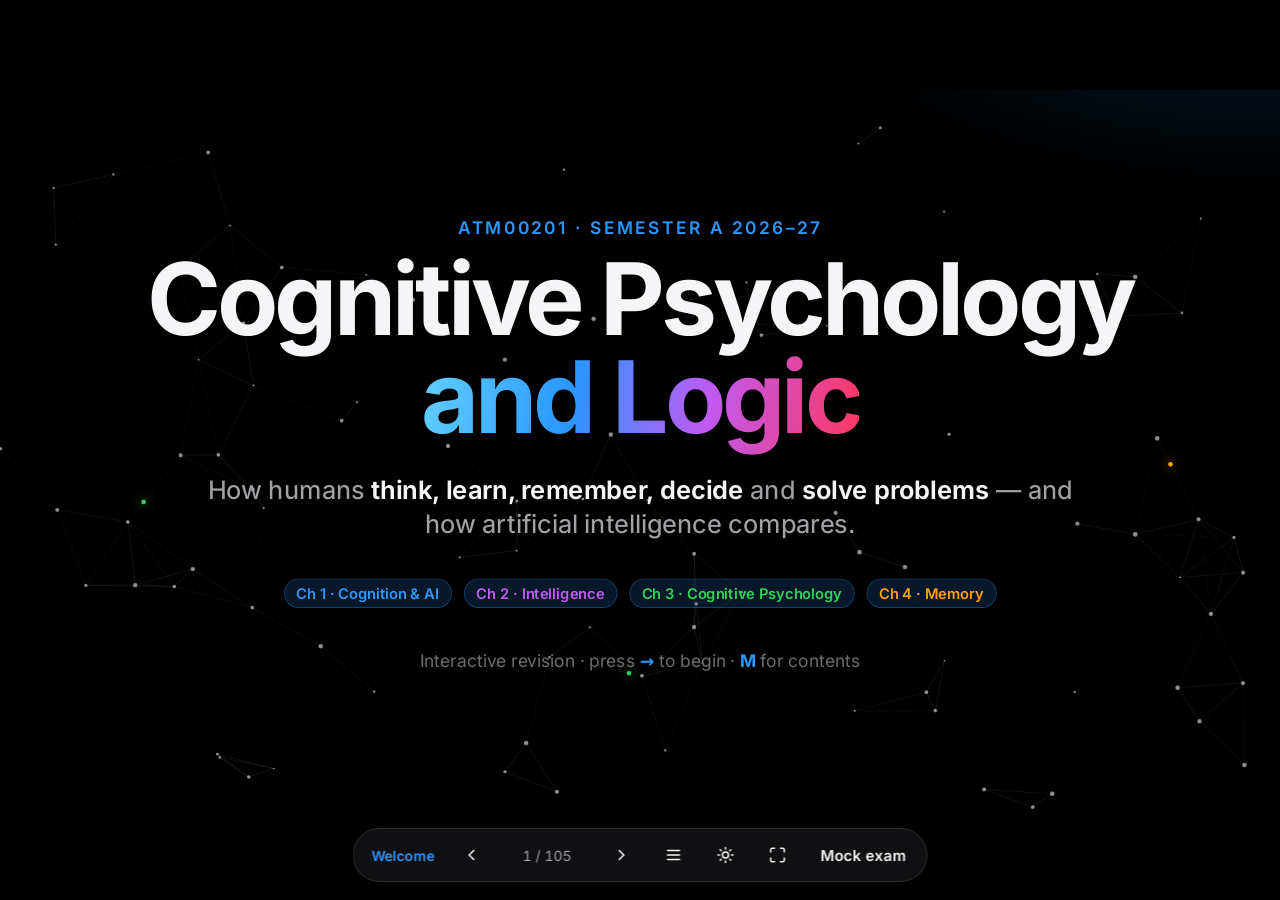
==== index.html @ c84503ce "Interactive revision presentation and mock exam for ATM00201 Cognitive Psychology and Logic" ====
<!doctype html>
<html lang="en" data-theme="dark">
<head>
<meta charset="utf-8">
<meta name="viewport" content="width=device-width, initial-scale=1">
<title>Cognitive Psychology and Logic · Revision</title>
<meta name="description" content="Interactive revision presentation for ATM00201 Cognitive Psychology and Logic, Chapters 1 to 4.">
<link rel="preload" href="assets/fonts/inter-latin-var.woff2" as="font" type="font/woff2" crossorigin>
<link rel="icon" href="data:image/svg+xml,%3Csvg xmlns='http://www.w3.org/2000/svg' viewBox='0 0 64 64'%3E%3Crect width='64' height='64' rx='16' fill='%23000'/%3E%3Ccircle cx='32' cy='32' r='14' fill='none' stroke='%232997ff' stroke-width='5'/%3E%3Ccircle cx='32' cy='32' r='4' fill='%23bf5af2'/%3E%3C/svg%3E">
<link rel="stylesheet" href="assets/css/deck.css">
</head>
<body>
<div id="viewport"><div id="stage"></div></div>

<div id="progress"></div>
<div id="hud">
  <div class="hud-bar">
    <span class="hud-chap" id="hud-chap"></span>
    <button id="hud-prev" aria-label="Previous"><svg viewBox="0 0 24 24" fill="none" stroke="currentColor" stroke-width="2" stroke-linecap="round"><path d="M15 18l-6-6 6-6"/></svg></button>
    <span class="hud-count" id="hud-count"></span>
    <button id="hud-next" aria-label="Next"><svg viewBox="0 0 24 24" fill="none" stroke="currentColor" stroke-width="2" stroke-linecap="round"><path d="M9 18l6-6-6-6"/></svg></button>
    <button id="hud-menu" aria-label="Contents"><svg viewBox="0 0 24 24" fill="none" stroke="currentColor" stroke-width="2" stroke-linecap="round"><path d="M4 6h16M4 12h16M4 18h16"/></svg></button>
    <button id="hud-theme" aria-label="Light or dark"><svg viewBox="0 0 24 24" fill="none" stroke="currentColor" stroke-width="2" stroke-linecap="round"><circle cx="12" cy="12" r="4"/><path d="M12 2v2M12 20v2M4.9 4.9l1.4 1.4M17.7 17.7l1.4 1.4M2 12h2M20 12h2M4.9 19.1l1.4-1.4M17.7 6.3l1.4-1.4"/></svg></button>
    <button id="hud-full" aria-label="Fullscreen"><svg viewBox="0 0 24 24" fill="none" stroke="currentColor" stroke-width="2" stroke-linecap="round"><path d="M8 3H5a2 2 0 0 0-2 2v3M21 8V5a2 2 0 0 0-2-2h-3M3 16v3a2 2 0 0 0 2 2h3M16 21h3a2 2 0 0 0 2-2v-3"/></svg></button>
    <a href="exam.html" style="text-decoration:none"><button aria-label="Mock exam">Mock exam</button></a>
  </div>
</div>
<div id="menu" role="dialog" aria-label="Contents"></div>
<div id="blackout"></div>

<script src="assets/js/engine.js"></script>
<script src="assets/js/intro.js"></script>
<script src="assets/js/ch1.js"></script>
<script src="assets/js/ch2.js"></script>
<script src="assets/js/ch3.js"></script>
<script src="assets/js/ch4.js"></script>
<script src="assets/js/outro.js"></script>
<script>Deck.boot();</script>
</body>
</html>
---- assets/css/deck.css ----
/* =========================================================
   ATM00201 · Cognitive Psychology and Logic — revision deck
   Design system. Stage is a fixed 1920×1080 canvas scaled to fit.
   ========================================================= */
@font-face {
  font-family: "InterVar";
  src: url("../fonts/inter-latin-var.woff2") format("woff2");
  font-weight: 100 900;
  font-style: normal;
  font-display: block;
}

:root {
  --font: "InterVar", "Inter", -apple-system, BlinkMacSystemFont, "SF Pro Display", "Segoe UI", system-ui, sans-serif;
  --mono: ui-monospace, "SF Mono", "Cascadia Code", Consolas, monospace;

  --bg: #000;
  --bg-2: #0b0b0d;
  --surface: #141417;
  --surface-2: #1c1c21;
  --line: rgba(255, 255, 255, .12);
  --line-2: rgba(255, 255, 255, .22);
  --text: #f5f5f7;
  --muted: #a1a1a6;
  --faint: #6e6e73;

  --blue: #2997ff;
  --purple: #bf5af2;
  --green: #30d158;
  --orange: #ff9f0a;
  --red: #ff453a;
  --yellow: #ffd60a;
  --teal: #64d2ff;
  --pink: #ff375f;
  --indigo: #5e5ce6;

  --accent: var(--blue);
  --accent-soft: color-mix(in srgb, var(--accent) 16%, transparent);
  --accent-line: color-mix(in srgb, var(--accent) 45%, transparent);

  --r-sm: 14px;
  --r: 24px;
  --r-lg: 36px;
  --ease: cubic-bezier(.22, .8, .2, 1);
  --ease-io: cubic-bezier(.65, 0, .35, 1);
}

:root[data-theme="light"] {
  --bg: #f5f5f7;
  --bg-2: #ffffff;
  --surface: #ffffff;
  --surface-2: #ececf0;
  --line: rgba(0, 0, 0, .10);
  --line-2: rgba(0, 0, 0, .20);
  --text: #1d1d1f;
  --muted: #55555b;
  --faint: #86868b;
  --blue: #0071e3;
  --purple: #8944ab;
  --green: #1f9d45;
  --orange: #d97100;
  --red: #e0352b;
  --yellow: #b38f00;
  --teal: #0a84c2;
  --pink: #d70f4b;
  --indigo: #4b49c9;
}

* { box-sizing: border-box; }
html, body {
  margin: 0; height: 100%; overflow: hidden;
  background: var(--bg); color: var(--text);
  font-family: var(--font);
  -webkit-font-smoothing: antialiased; -moz-osx-font-smoothing: grayscale;
  text-rendering: optimizeLegibility;
}
button { font-family: inherit; }
::selection { background: var(--accent); color: #fff; }

/* ---------- Stage ---------- */
#viewport { position: fixed; inset: 0; display: grid; place-items: center; overflow: hidden; }
#stage {
  position: relative; width: 1920px; height: 1080px; flex: none;
  transform-origin: center center;
  background: var(--bg);
  overflow: hidden;
}
.chapter-ch1 { --accent: var(--blue); }
.chapter-ch2 { --accent: var(--purple); }
.chapter-ch3 { --accent: var(--green); }
.chapter-ch4 { --accent: var(--orange); }
.chapter-intro, .chapter-outro { --accent: var(--blue); }

/* ambient glow behind every slide */
.slide::before {
  content: ""; position: absolute; inset: -20%;
  background:
    radial-gradient(40% 35% at 85% 0%, color-mix(in srgb, var(--accent) 22%, transparent), transparent 70%),
    radial-gradient(35% 30% at 0% 100%, color-mix(in srgb, var(--accent) 12%, transparent), transparent 70%);
  pointer-events: none; z-index: 0; opacity: .9;
}
:root[data-theme="light"] .slide::before { opacity: .5; }

.slide {
  position: absolute; inset: 0;
  padding: 96px 120px 110px;
  display: flex; flex-direction: column;
  opacity: 0; visibility: hidden;
  transform: scale(1.025);
  transition: opacity .7s var(--ease), transform .9s var(--ease), visibility 0s linear .7s;
}
.slide > * { position: relative; z-index: 1; }
.slide.active { opacity: 1; visibility: visible; transform: none; transition: opacity .7s var(--ease), transform .9s var(--ease), visibility 0s; }
.slide.past { transform: scale(.975); }
.slide.center { justify-content: center; align-items: center; text-align: center; }

/* ---------- Type ---------- */
.eyebrow {
  font-size: 26px; font-weight: 600; letter-spacing: .14em; text-transform: uppercase;
  color: var(--accent); margin: 0 0 18px;
  display: flex; align-items: center; gap: 16px;
}
.eyebrow .pill { letter-spacing: .06em; }
h1, h2, h3 { margin: 0; font-weight: 700; letter-spacing: -.025em; line-height: 1.04; }
h1 { font-size: 132px; letter-spacing: -.04em; }
h2 { font-size: 76px; }
h3 { font-size: 42px; letter-spacing: -.015em; line-height: 1.12; }
.lead { font-size: 38px; line-height: 1.35; color: var(--muted); margin: 26px 0 0; max-width: 1500px; font-weight: 450; }
.lead b, .lead strong { color: var(--text); font-weight: 650; }
p { font-size: 30px; line-height: 1.45; margin: 0; }
.muted { color: var(--muted); }
.faint { color: var(--faint); }
.accent { color: var(--accent); }
.grad {
  background: linear-gradient(100deg, var(--accent), color-mix(in srgb, var(--accent) 40%, var(--pink)) 60%, var(--yellow));
  -webkit-background-clip: text; background-clip: text; color: transparent;
}
.grad-2 {
  background: linear-gradient(100deg, var(--teal), var(--blue) 35%, var(--purple) 65%, var(--pink));
  -webkit-background-clip: text; background-clip: text; color: transparent;
}
.small { font-size: 26px; }
.tiny { font-size: 22px; }
.mono { font-family: var(--mono); }
.src {
  position: absolute; left: 120px; bottom: 52px; z-index: 2;
  font-size: 20px; color: var(--faint); letter-spacing: .02em;
}

/* ---------- Layout helpers ---------- */
.fill { flex: 1; min-height: 0; display: flex; }
.body { flex: 1; min-height: 0; margin-top: 48px; display: flex; gap: 56px; }
.col { display: flex; flex-direction: column; gap: 24px; min-width: 0; }
.row { display: flex; gap: 24px; align-items: center; }
.grow { flex: 1; min-width: 0; }
.grid-2 { display: grid; grid-template-columns: 1fr 1fr; gap: 28px; }
.grid-3 { display: grid; grid-template-columns: repeat(3, 1fr); gap: 28px; }
.grid-4 { display: grid; grid-template-columns: repeat(4, 1fr); gap: 24px; }
.grid-5 { display: grid; grid-template-columns: repeat(5, 1fr); gap: 22px; }
.center-x { align-items: center; justify-content: center; }
.mt-s { margin-top: 16px; } .mt { margin-top: 32px; } .mt-l { margin-top: 56px; }

/* ---------- Surfaces ---------- */
.card {
  background: var(--surface); border: 1px solid var(--line); border-radius: var(--r);
  padding: 34px 36px; position: relative; overflow: hidden;
  transition: transform .5s var(--ease), border-color .4s, background .4s, box-shadow .5s var(--ease), opacity .5s;
}
.card h3 { margin-bottom: 12px; }
.card p { font-size: 28px; color: var(--muted); }
.card .ex { font-size: 25px; color: var(--accent); margin-top: 14px; font-weight: 500; line-height: 1.35; }
.card.glow { border-color: var(--accent-line); box-shadow: 0 0 0 1px var(--accent-line), 0 30px 80px -30px color-mix(in srgb, var(--accent) 55%, transparent); }
.card.hot { background: var(--accent-soft); border-color: var(--accent); transform: translateY(-6px); }
.card.dim { opacity: .3; }
.card .num {
  font-size: 22px; font-weight: 700; color: var(--accent); letter-spacing: .1em;
  display: block; margin-bottom: 12px;
}
.card .icon { width: 64px; height: 64px; color: var(--accent); margin-bottom: 18px; display: block; }
.clickable { cursor: pointer; user-select: none; }
.clickable:hover { border-color: var(--line-2); transform: translateY(-4px); }
.clickable.hot:hover { border-color: var(--accent); }

.pill {
  display: inline-flex; align-items: center; gap: 10px;
  font-size: 22px; font-weight: 600; padding: 8px 18px; border-radius: 999px;
  background: var(--accent-soft); color: var(--accent); border: 1px solid var(--accent-line);
}
.pill.neutral { background: var(--surface-2); color: var(--muted); border-color: var(--line); }

.callout {
  border-left: 5px solid var(--accent); padding: 18px 28px; border-radius: 6px var(--r-sm) var(--r-sm) 6px;
  background: var(--accent-soft); font-size: 28px; line-height: 1.4;
}
.callout b { color: var(--accent); }

.quote-big { font-size: 54px; font-weight: 650; line-height: 1.2; letter-spacing: -.02em; max-width: 1560px; }
.quote-big em { font-style: normal; color: var(--accent); }

/* buttons */
.btn {
  appearance: none; border: 1px solid var(--line-2); background: var(--surface-2); color: var(--text);
  font-size: 26px; font-weight: 600; padding: 16px 30px; border-radius: 999px; cursor: pointer;
  transition: transform .3s var(--ease), background .3s, border-color .3s, color .3s;
  display: inline-flex; align-items: center; gap: 12px;
}
.btn:hover { transform: translateY(-2px); border-color: var(--accent); }
.btn:active { transform: scale(.97); }
.btn.primary { background: var(--accent); border-color: var(--accent); color: #fff; }
.btn.ghost { background: transparent; }
.btn.sm { font-size: 22px; padding: 10px 22px; }
.seg { display: inline-flex; background: var(--surface-2); border-radius: 999px; padding: 6px; border: 1px solid var(--line); gap: 4px; }
.seg button { appearance: none; border: 0; background: transparent; color: var(--muted); font-size: 24px; font-weight: 600; padding: 12px 26px; border-radius: 999px; cursor: pointer; transition: all .35s var(--ease); }
.seg button.on { background: var(--accent); color: #fff; }

/* ---------- Tables ---------- */
.tbl { width: 100%; border-collapse: separate; border-spacing: 0; font-size: 27px; }
.tbl th { text-align: left; font-size: 22px; letter-spacing: .1em; text-transform: uppercase; color: var(--accent); font-weight: 700; padding: 0 22px 16px; }
.tbl td { padding: 20px 22px; border-top: 1px solid var(--line); vertical-align: top; line-height: 1.35; transition: background .35s, color .35s, opacity .35s; }
.tbl td:first-child { font-weight: 650; color: var(--text); white-space: nowrap; }
.tbl td { color: var(--muted); }
.tbl tr.hot td { background: var(--accent-soft); color: var(--text); }
.tbl tr.hot td:first-child { border-radius: 12px 0 0 12px; }
.tbl tr.hot td:last-child { border-radius: 0 12px 12px 0; }
.tbl.clickrows tbody tr { cursor: pointer; }
.tbl.clickrows tbody tr:hover td { background: color-mix(in srgb, var(--accent) 8%, transparent); }

/* ---------- Progressive reveal ---------- */
[data-step] { opacity: 0; transform: translateY(26px); transition: opacity .7s var(--ease), transform .8s var(--ease), filter .7s; }
[data-step].in { opacity: 1; transform: none; }
[data-step].fade { transform: none; }
[data-step].pop { transform: scale(.92); }
[data-step].pop.in { transform: none; }

/* stagger on enter */
.slide.active .stagger > * { animation: rise .9s var(--ease) both; }
.slide.active .stagger > *:nth-child(1) { animation-delay: .10s; }
.slide.active .stagger > *:nth-child(2) { animation-delay: .18s; }
.slide.active .stagger > *:nth-child(3) { animation-delay: .26s; }
.slide.active .stagger > *:nth-child(4) { animation-delay: .34s; }
.slide.active .stagger > *:nth-child(5) { animation-delay: .42s; }
.slide.active .stagger > *:nth-child(6) { animation-delay: .50s; }
.slide.active .stagger > *:nth-child(7) { animation-delay: .58s; }
.slide.active .stagger > *:nth-child(8) { animation-delay: .66s; }
.slide.active .stagger > *:nth-child(n+9) { animation-delay: .74s; }
@keyframes rise { from { opacity: 0; transform: translateY(30px); } to { opacity: 1; transform: none; } }
.slide.active .rise { animation: rise 1s var(--ease) both; }
.slide.active .rise.d1 { animation-delay: .15s; } .slide.active .rise.d2 { animation-delay: .3s; } .slide.active .rise.d3 { animation-delay: .45s; } .slide.active .rise.d4 { animation-delay: .6s; }

/* ---------- SVG helpers ---------- */
svg text { font-family: var(--font); }
.svg-fill-accent { fill: var(--accent); }
.svg-stroke-accent { stroke: var(--accent); }
.flow-dash { stroke-dasharray: 10 14; animation: dash 1.2s linear infinite; }
@keyframes dash { to { stroke-dashoffset: -24; } }
.pulse { animation: pulse 2.2s var(--ease-io) infinite; transform-origin: center; transform-box: fill-box; }
@keyframes pulse { 0%, 100% { transform: scale(1); opacity: 1; } 50% { transform: scale(1.06); opacity: .85; } }
.ring { animation: ring 2s var(--ease) infinite; transform-origin: center; transform-box: fill-box; }
@keyframes ring { from { transform: scale(.6); opacity: .9; } to { transform: scale(2.2); opacity: 0; } }
.float { animation: float 6s ease-in-out infinite; }
@keyframes float { 0%, 100% { transform: translateY(0); } 50% { transform: translateY(-12px); } }

/* ---------- Quick-check (live MCQ) ---------- */
.ic { width: 100%; height: 100%; display: block; }
.qc { display: flex; flex-direction: column; gap: 30px; }
.qc-wrap { flex: 1; display: flex; flex-direction: column; justify-content: center; }
.qc-q { font-size: 60px; margin-bottom: 18px; font-weight: 650; letter-spacing: -.015em; line-height: 1.2; }
.qc-opts { display: grid; grid-template-columns: 1fr 1fr; gap: 20px; }
.qc-opt {
  appearance: none; text-align: left; cursor: pointer;
  display: flex; align-items: center; gap: 22px;
  background: var(--surface); border: 1.5px solid var(--line); border-radius: var(--r);
  padding: 36px 38px; font-size: 38px; color: var(--text); font-weight: 520; line-height: 1.25;
  transition: all .4s var(--ease);
}
.qc-opt .k { flex: none; width: 64px; height: 64px; border-radius: 50%; display: grid; place-items: center; background: var(--surface-2); font-weight: 700; font-size: 24px; color: var(--muted); transition: all .4s var(--ease); }
.qc-opt:hover { border-color: var(--line-2); transform: translateY(-3px); }
.qc-opt.right { border-color: var(--green); background: color-mix(in srgb, var(--green) 14%, transparent); }
.qc-opt.right .k { background: var(--green); color: #fff; }
.qc-opt.wrong { border-color: var(--red); background: color-mix(in srgb, var(--red) 12%, transparent); animation: shake .5s; }
.qc-opt.wrong .k { background: var(--red); color: #fff; }
.qc-opt.fade { opacity: .35; }
.qc-why { font-size: 32px; color: var(--muted); min-height: 40px; opacity: 0; transform: translateY(10px); transition: all .5s var(--ease); }
.qc-why.show { opacity: 1; transform: none; }
.qc-why b { color: var(--green); }
@keyframes shake { 0%, 100% { transform: translateX(0); } 20%, 60% { transform: translateX(-10px); } 40%, 80% { transform: translateX(10px); } }

/* ---------- HUD ---------- */
#hud { position: fixed; inset: 0; pointer-events: none; z-index: 50; font-family: var(--font); }
#progress { position: fixed; left: 0; top: 0; height: 4px; width: 0; background: var(--hud-accent, var(--blue)); transition: width .6s var(--ease), background .6s; z-index: 60; }
.hud-bar {
  position: fixed; left: 50%; bottom: 18px; transform: translateX(-50%);
  display: flex; align-items: center; gap: 6px; padding: 6px;
  background: color-mix(in srgb, var(--surface) 80%, transparent);
  backdrop-filter: blur(20px) saturate(1.4); -webkit-backdrop-filter: blur(20px) saturate(1.4);
  border: 1px solid var(--line); border-radius: 999px;
  pointer-events: auto; transition: opacity .5s var(--ease), transform .5s var(--ease);
}
body.idle .hud-bar { opacity: 0; transform: translateX(-50%) translateY(16px); }
.hud-bar button {
  appearance: none; border: 0; background: transparent; color: var(--text); cursor: pointer;
  height: 40px; min-width: 40px; padding: 0 14px; border-radius: 999px; font-size: 15px; font-weight: 600;
  display: inline-flex; align-items: center; gap: 8px; transition: background .25s;
}
.hud-bar button:hover { background: var(--surface-2); }
.hud-bar svg { width: 18px; height: 18px; }
.hud-count { font-size: 14px; color: var(--muted); padding: 0 10px; font-variant-numeric: tabular-nums; min-width: 92px; text-align: center; }
.hud-chap { font-size: 14px; font-weight: 600; color: var(--hud-accent, var(--blue)); padding: 0 8px 0 12px; white-space: nowrap; }

/* chapter menu */
#menu {
  position: fixed; inset: 0; z-index: 80; display: none;
  background: color-mix(in srgb, var(--bg) 82%, transparent);
  backdrop-filter: blur(30px) saturate(1.3); -webkit-backdrop-filter: blur(30px) saturate(1.3);
  overflow: auto; padding: 60px 6vw;
}
#menu.open { display: block; animation: menuIn .45s var(--ease); }
@keyframes menuIn { from { opacity: 0; } to { opacity: 1; } }
#menu h4 { margin: 0 0 6px; font-size: 14px; letter-spacing: .14em; text-transform: uppercase; }
#menu .m-head { display: flex; justify-content: space-between; align-items: center; margin-bottom: 36px; }
#menu .m-head h3 { font-size: 34px; }
#menu .m-chaps { display: grid; grid-template-columns: repeat(auto-fit, minmax(280px, 1fr)); gap: 22px; }
#menu .m-chap { background: var(--surface); border: 1px solid var(--line); border-radius: 22px; padding: 22px; }
#menu .m-chap ol { margin: 10px 0 0; padding: 0; list-style: none; counter-reset: s; }
#menu .m-chap li { counter-increment: s; }
#menu .m-chap li button {
  appearance: none; width: 100%; text-align: left; border: 0; background: transparent; color: var(--muted);
  font-size: 15px; padding: 7px 10px; border-radius: 10px; cursor: pointer; display: flex; gap: 10px;
}
#menu .m-chap li button::before { content: counter(s, decimal-leading-zero); color: var(--faint); font-variant-numeric: tabular-nums; }
#menu .m-chap li button:hover { background: var(--surface-2); color: var(--text); }
#menu .m-chap li button.cur { color: var(--text); background: var(--surface-2); font-weight: 600; }
#menu .m-title { font-size: 21px; font-weight: 700; margin: 0; }
#menu .keys { margin-top: 34px; color: var(--muted); font-size: 14px; display: flex; flex-wrap: wrap; gap: 18px; }
#menu kbd { font-family: var(--font); font-size: 12px; padding: 3px 8px; border-radius: 6px; border: 1px solid var(--line-2); background: var(--surface-2); color: var(--text); }

/* blackout */
#blackout { position: fixed; inset: 0; background: #000; z-index: 90; display: none; }
#blackout.on { display: block; }

/* reduced motion */
@media (prefers-reduced-motion: reduce) {
  *, *::before, *::after { animation-duration: .01ms !important; animation-iteration-count: 1 !important; transition-duration: .01ms !important; }
}
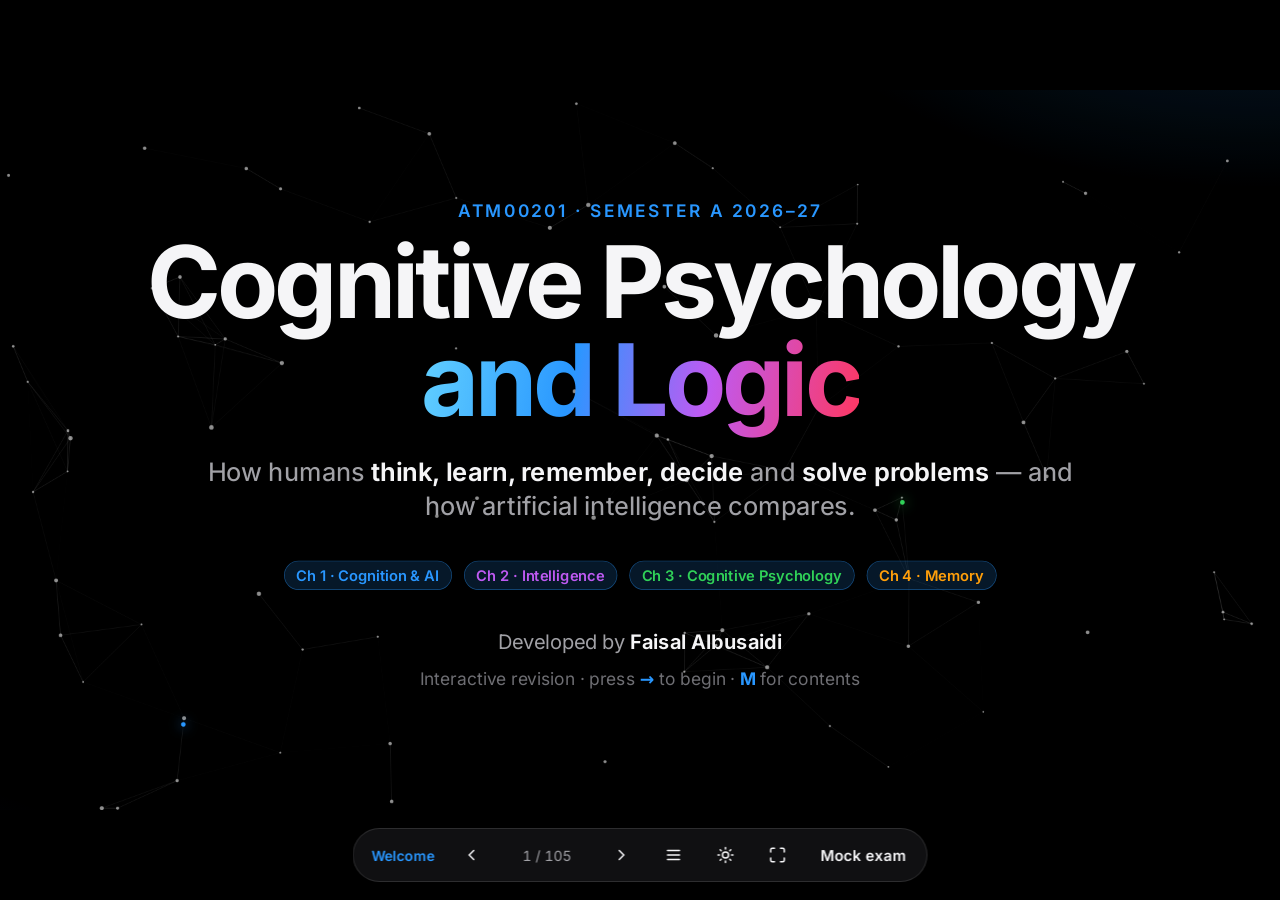
==== commit ef9ec13d: "Add author credit and 'See it in the slides' answer preview to the mock exam" ====
--- a/index.html
+++ b/index.html
@@ -4,6 +4,7 @@
 <meta charset="utf-8">
 <meta name="viewport" content="width=device-width, initial-scale=1">
 <title>Cognitive Psychology and Logic · Revision</title>
+<meta name="author" content="Faisal Albusaidi">
 <meta name="description" content="Interactive revision presentation for ATM00201 Cognitive Psychology and Logic, Chapters 1 to 4.">
 <link rel="preload" href="assets/fonts/inter-latin-var.woff2" as="font" type="font/woff2" crossorigin>
 <link rel="icon" href="data:image/svg+xml,%3Csvg xmlns='http://www.w3.org/2000/svg' viewBox='0 0 64 64'%3E%3Crect width='64' height='64' rx='16' fill='%23000'/%3E%3Ccircle cx='32' cy='32' r='14' fill='none' stroke='%232997ff' stroke-width='5'/%3E%3Ccircle cx='32' cy='32' r='4' fill='%23bf5af2'/%3E%3C/svg%3E">
--- a/assets/css/deck.css
+++ b/assets/css/deck.css
@@ -342,3 +342,21 @@
 @media (prefers-reduced-motion: reduce) {
   *, *::before, *::after { animation-duration: .01ms !important; animation-iteration-count: 1 !important; transition-duration: .01ms !important; }
 }
+
+/* ---------- Answer highlight (from mock exam) ---------- */
+.answer-hl {
+  outline: 4px solid var(--yellow) !important; outline-offset: 6px; border-radius: 14px;
+  background-color: color-mix(in srgb, var(--yellow) 16%, transparent) !important;
+  box-shadow: 0 0 0 10px color-mix(in srgb, var(--yellow) 10%, transparent), 0 0 80px -10px var(--yellow) !important;
+  animation: answerPulse 1.8s ease-in-out infinite !important; opacity: 1 !important; transform: none !important;
+}
+tr.answer-hl td { background: color-mix(in srgb, var(--yellow) 16%, transparent) !important; color: var(--text) !important; opacity: 1 !important; }
+@keyframes answerPulse { 0%, 100% { outline-color: var(--yellow); } 50% { outline-color: color-mix(in srgb, var(--yellow) 35%, transparent); } }
+.answer-tag {
+  position: absolute; right: 120px; top: 44px; z-index: 5; display: flex; gap: 12px; align-items: center;
+  font-size: 24px; font-weight: 600; color: var(--text); padding: 10px 20px 10px 10px; border-radius: 999px;
+  background: color-mix(in srgb, var(--surface) 85%, transparent); border: 1.5px solid var(--yellow);
+  animation: rise .7s var(--ease) both;
+}
+.answer-tag span { background: var(--yellow); color: #000; font-weight: 800; padding: 6px 16px; border-radius: 999px; letter-spacing: .04em; }
+body.embed #hud, body.embed #progress { display: none !important; }
